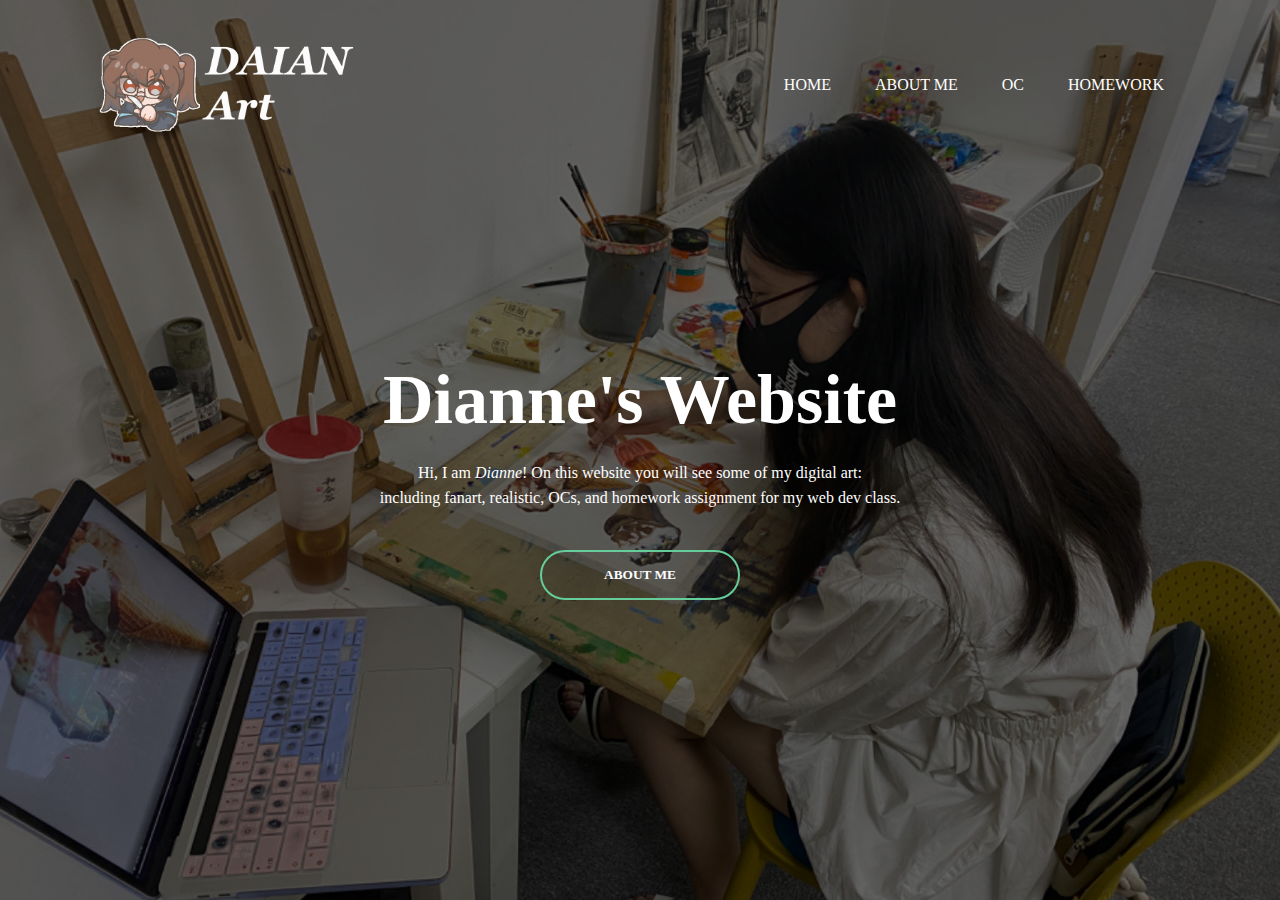
==== index.html @ bb0ca26c "first commit" ====
<html>
<head>
    <title>Dianne's Website</title>
    <link rel="stylesheet" href="style.css">
    <link rel="icon" type="image/x-icon" href="favicon.png" >
</head>

<body>
    <audio hidden controls autoplay>
        <source src="song.ogg" type="audio/ogg">
        <source src="song.mp3" type="audio/mpeg">
      </audio>
    
    <div class = "banner">
        <div class = "navbar">
            <img src="logo.png" class="logo">
            <ul>
                <li><a href="#">Home</a></li>
                <li><a href="#">About Me</a></li>
                <li><a href="#">OC</a></li>
                <li><a href="homework.html">Homework</a></li>
            </ul>
        </div>
        <div class = "content">
            <h1>Dianne's Website</h1>
            <p>Hi, I am <i>Dianne</i>! On this website you will see some of my <b>digital art</b>: <br>including fanart, realistic, OCs, and homework assignment for my web dev class. </p>
            <div>
                <button onclick="document.location='aboutme.html'" type="button"><span></span> ABOUT ME</button>
            </div>
        </div>

    </div>
    
   
    <body style="background-color:#99ffcc"></body>
   
   
   
</body>
<html>
---- style.css ----
* {
    margin:0;
    padding:0;
    font-family: Georgia, 'Times New Roman', Times, serif;
}
.banner{
    width:100%;
    height:100vh; 
    background-image: linear-gradient(rgba(0,0,0,0.6), rgba(0,0,0,0.6)), url(background.jpg);
    background-size: cover;
    background-position: center;

}
.navbar{
    width:85%;
    margin:auto;
    padding: 35px 0;
    display: flex;
    align-items: center;
    justify-content: space-between; 
}
.logo{
    width: 260px;
    cursor: pointer;
}
.navbar ul li{
    list-style: none;
    display: inline-block;
    margin:0 20px;
    position: relative;
}
.navbar ul li a{
    text-decoration: none;
    color: #fff;
    text-transform: uppercase;
}
.navbar ul li ::after{
    content: '';
    height:3px;
    width: 0%;
    background: #66cc99;
    position: absolute;
    left: 0;
    bottom:-6px;
    transition:0.5s;

}
.navbar ul li :hover::after{
    width:100%;
}
.content{
    width:100%;
    position: absolute;
    top:50%;
    transform: translateY(-50%);
    text-align: center;
    color:#fff;
}
.content h1{
    font-family: Georgia, 'Times New Roman', Times, serif;
    font-size: 70px;
    margin-top: 80px;
}
.content p{
    margin: 20px auto;
    font-weight: 100;
    line-height: 25px;
}
button{
    width: 200px;
    padding: 15px 0;
    text-align: center;
    margin:20px 10px;
    border-radius: 25px;
    font-weight: bold;
    border: 2px solid #66cc99;
    background: transparent;
    color:#fff;
    cursor: pointer;
    position: relative;
    overflow: hidden;

}
span{
    background: #66cc99;
    height: 100%;
    width:0;
    border-radius: 25px;
    position: absolute;
    left: 0;
    bottom: 0;
    z-index: -1;
    transition:0.5s;
}
button:hover span{
    width:100%;
}
button:hover{
    border: none;

}
table, th, td{
    border: 1px solid black;
    
}
th, td {
    border: 1px solid black;
    border-radius: 10px;
  }
.homework{
  margin: auto;
  width: 50%;
  border: 0px;
  padding: 10px;
}
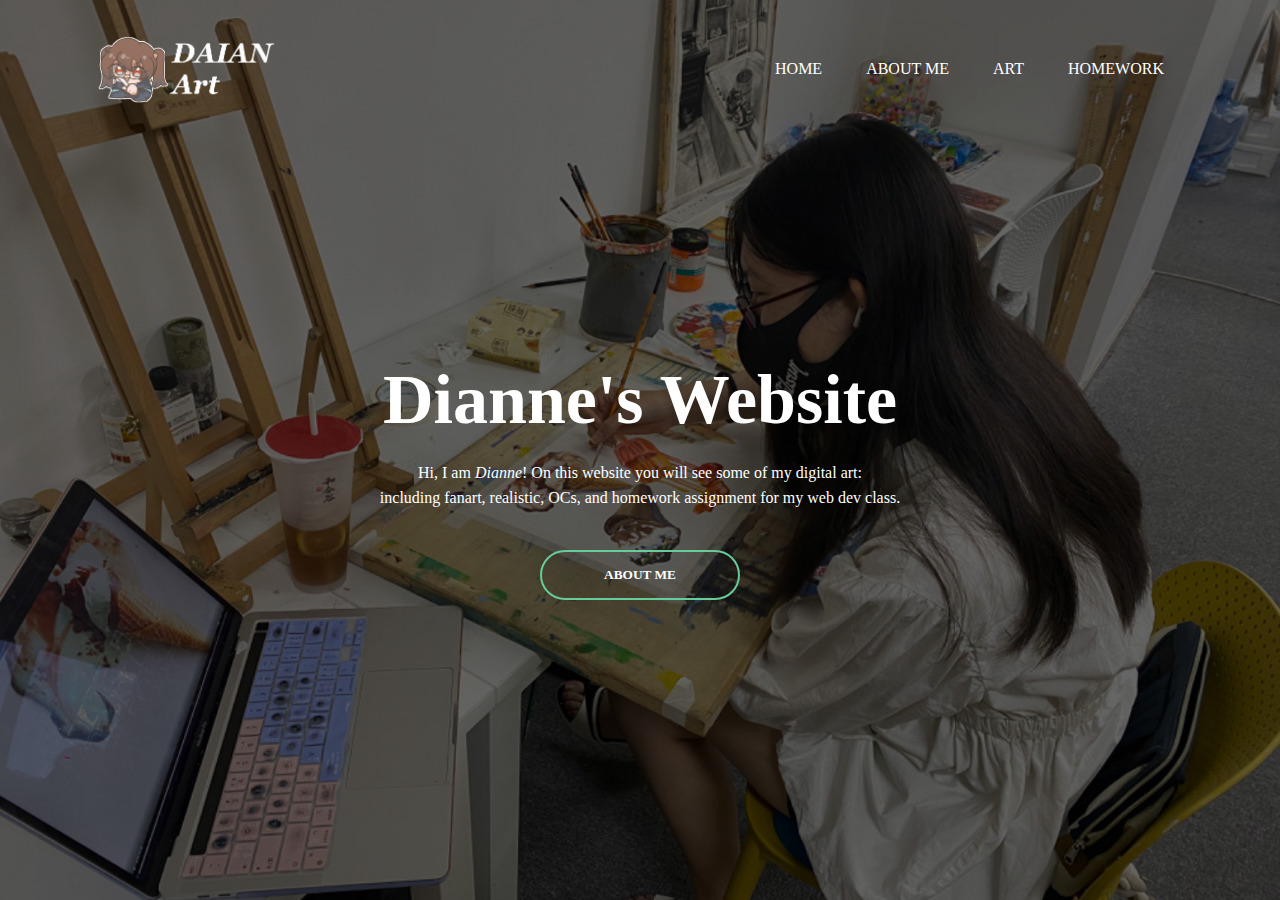
==== commit ab624fbb: "about me page but its not working help, the bubbles r on the wrong layer :((" ====
--- a/index.html
+++ b/index.html
@@ -17,7 +17,7 @@
             <ul>
                 <li><a href="#">Home</a></li>
                 <li><a href="#">About Me</a></li>
-                <li><a href="#">OC</a></li>
+                <li><a href="#">Art</a></li>
                 <li><a href="homework.html">Homework</a></li>
             </ul>
         </div>
--- a/style.css
+++ b/style.css
@@ -20,7 +20,7 @@
     justify-content: space-between; 
 }
 .logo{
-    width: 260px;
+    width: 180px;
     cursor: pointer;
 }
 .navbar ul li{
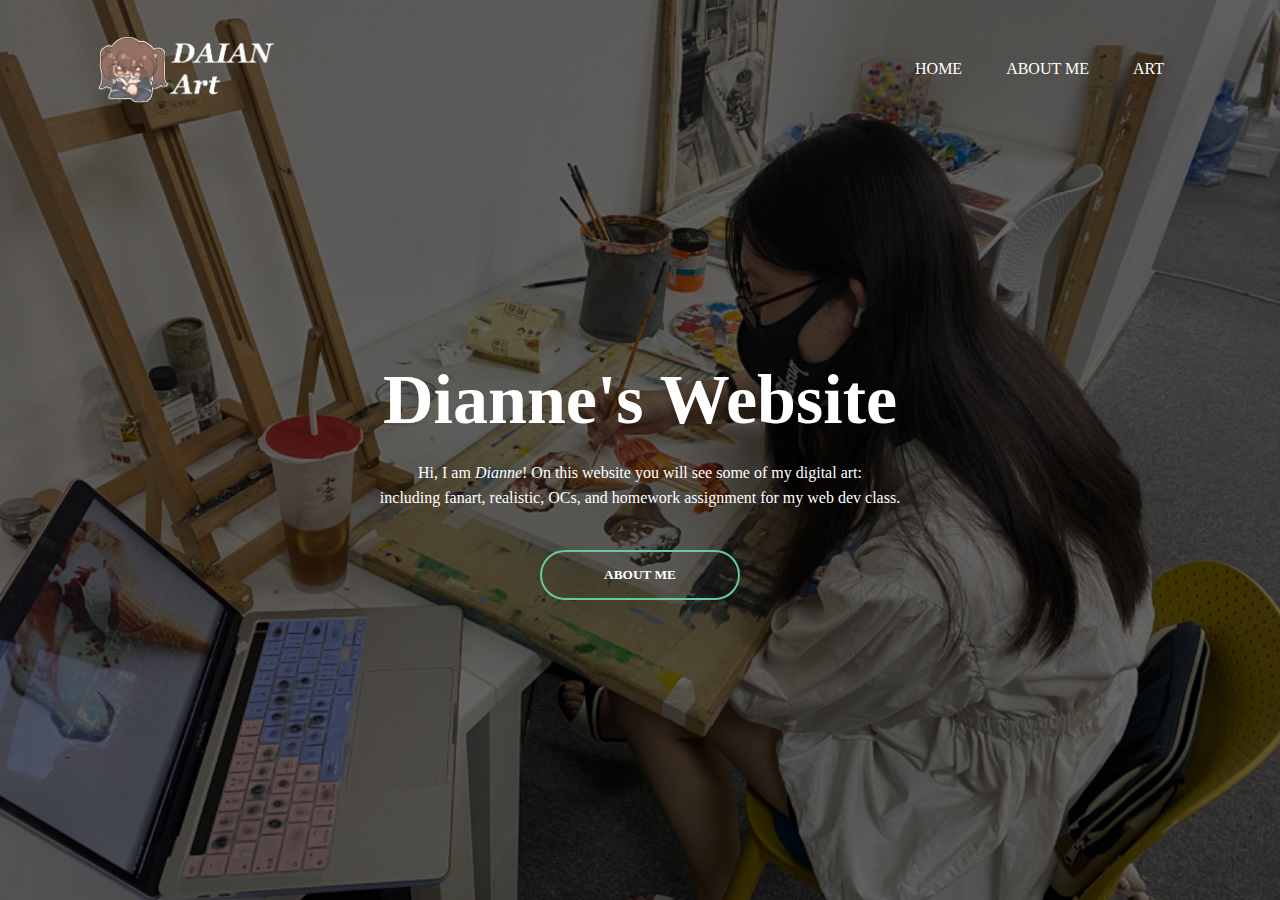
==== commit c14d68c4: "added the map and the my hobbies section, spent a long time trying to figure out how to do a clippin" ====
--- a/index.html
+++ b/index.html
@@ -1,3 +1,4 @@
+<!-- Home page HTML, connecting to about me and all other side pages -->
 <html>
 <head>
     <title>Dianne's Website</title>
@@ -16,9 +17,8 @@
             <img src="logo.png" class="logo">
             <ul>
                 <li><a href="#">Home</a></li>
-                <li><a href="#">About Me</a></li>
+                <li><a href="aboutme.html">About Me</a></li>
                 <li><a href="#">Art</a></li>
-                <li><a href="homework.html">Homework</a></li>
             </ul>
         </div>
         <div class = "content">
--- a/style.css
+++ b/style.css
@@ -1,3 +1,4 @@
+/* External styling of Home page */
 * {
     margin:0;
     padding:0;
